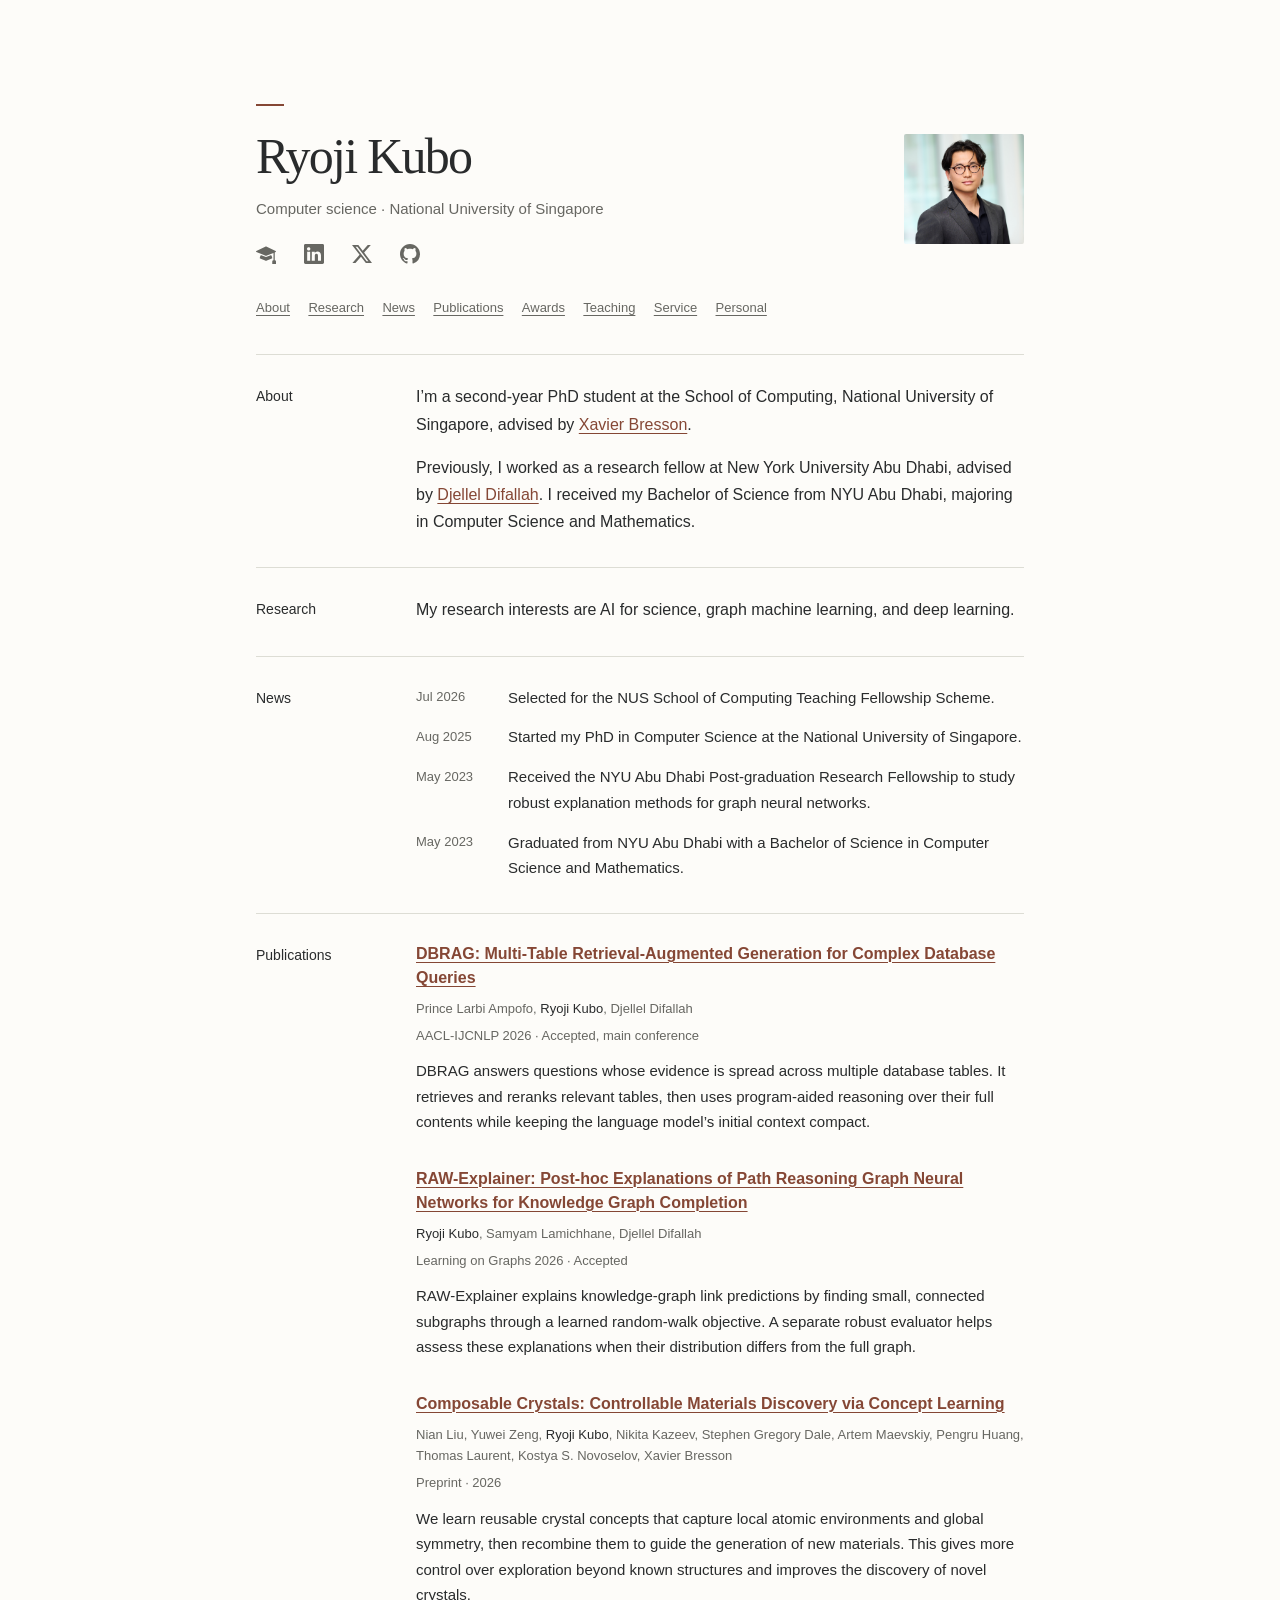
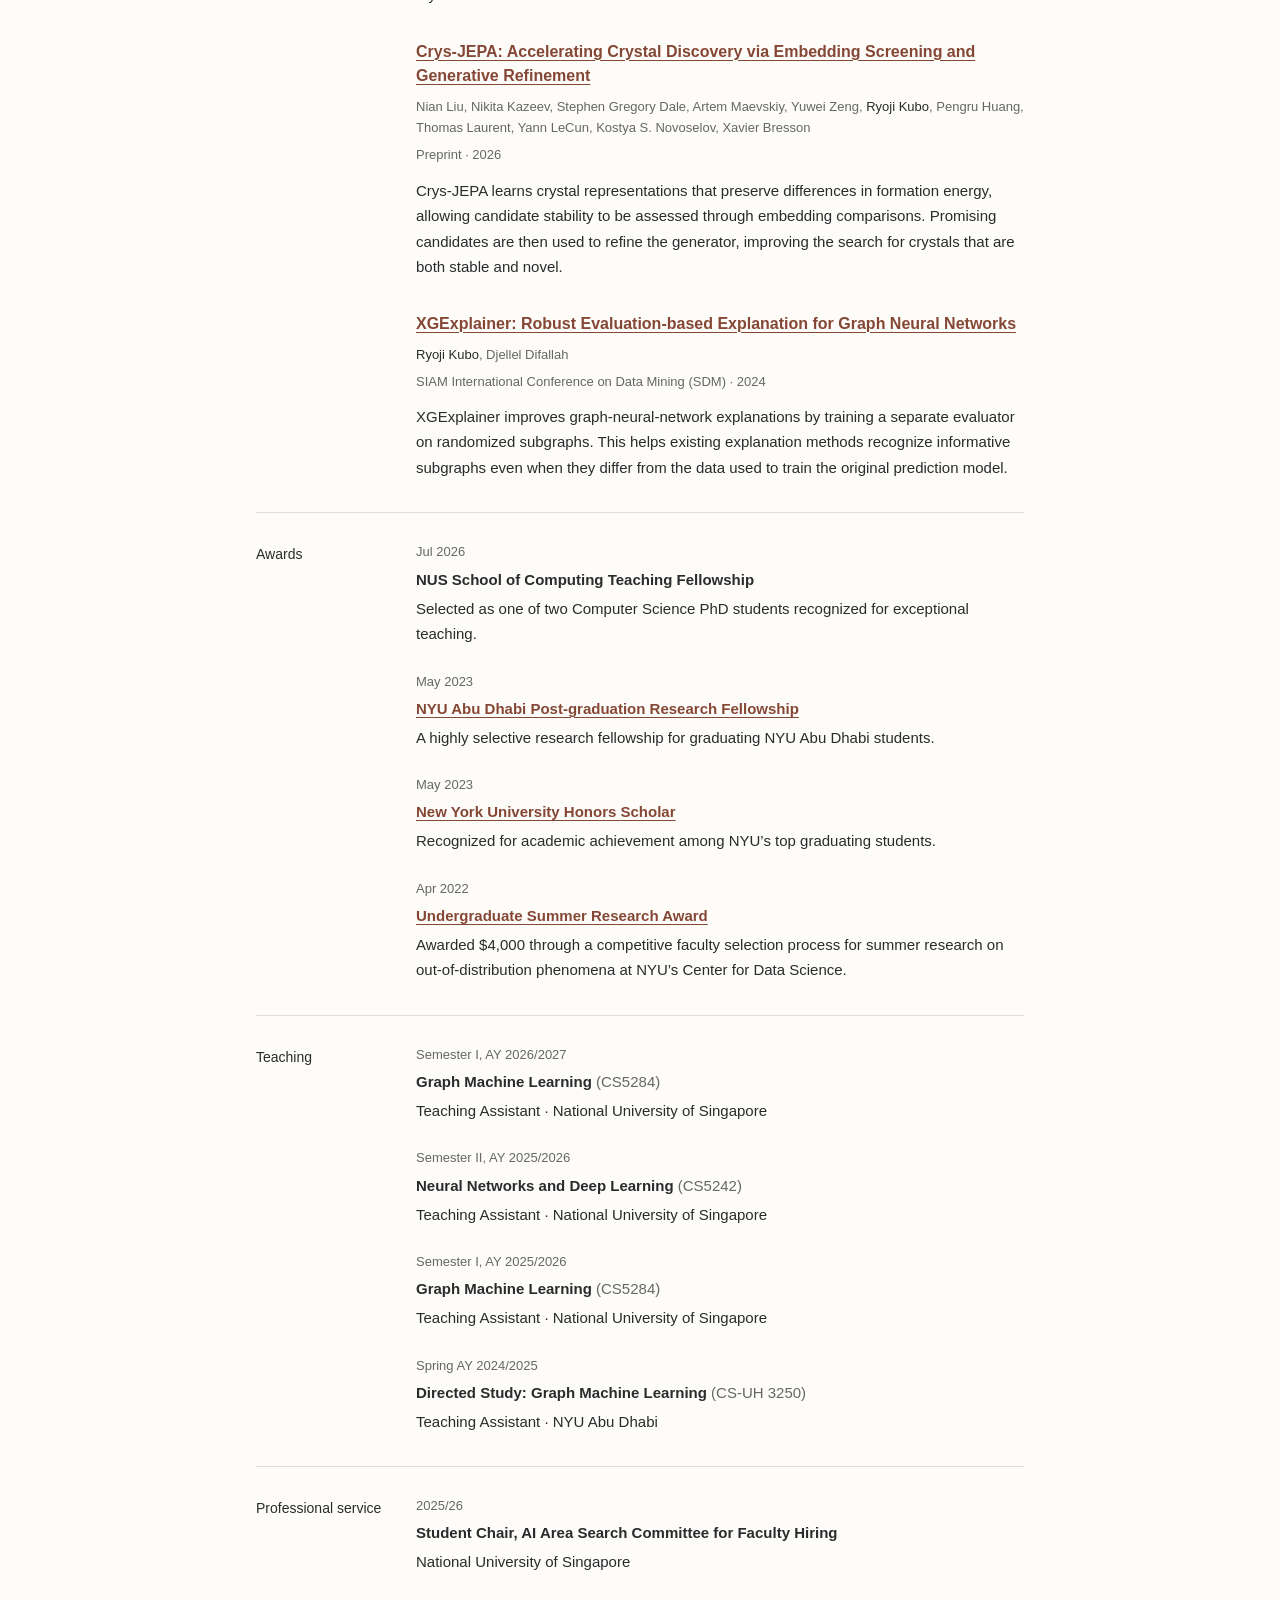
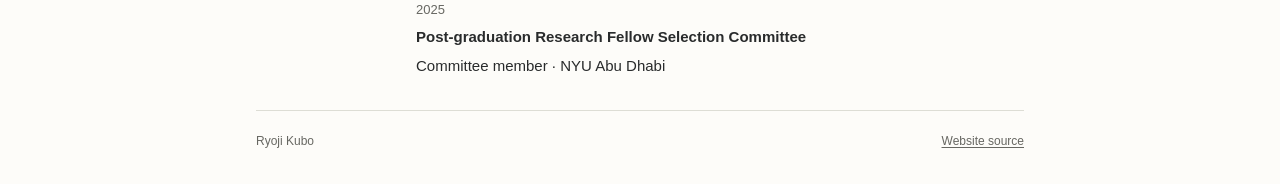
==== site/index.html @ 79253e3f "Website build" ====
<!doctype html>
<html lang="en">
  <head>
    <meta charset="utf-8">
    <meta name="viewport" content="width=device-width, initial-scale=1">
    <meta name="description" content="Ryoji Kubo is a PhD student in computer science at the National University of Singapore, interested in AI for science, graph machine learning, and deep learning.">
    <meta name="color-scheme" content="light">
    <title>Ryoji Kubo</title>
    <link rel="icon" href="assets/favicon.svg" type="image/svg+xml">
    <link rel="stylesheet" href="styles.css">
  </head>
  <body>
    <a class="skip-link" href="#main">Skip to content</a>

    <div class="page">
      <header class="intro">
        <div class="name-block">
          <h1>Ryoji Kubo</h1>
        </div>
        <img class="portrait" src="assets/ryoji-head.jpg" alt="Portrait of Ryoji Kubo" width="2686" height="2476" decoding="async">
        <p class="role">Computer science · National University of Singapore</p>
        <ul class="profile-links" aria-label="Profiles">
          <li>
            <a href="https://scholar.google.com/citations?user=Fsk1zIEAAAAJ&amp;hl=en" aria-label="Google Scholar" title="Google Scholar">
              <svg viewBox="0 0 16 16" aria-hidden="true" focusable="false"><use href="assets/profile-icons.svg#scholar"></use></svg>
            </a>
          </li>
          <li>
            <a href="https://www.linkedin.com/in/ryoji-kubo-6b327b194/" aria-label="LinkedIn" title="LinkedIn">
              <svg viewBox="0 0 16 16" aria-hidden="true" focusable="false"><use href="assets/profile-icons.svg#linkedin"></use></svg>
            </a>
          </li>
          <li>
            <a href="https://x.com/KuboRyoji" aria-label="X" title="X">
              <svg viewBox="0 0 16 16" aria-hidden="true" focusable="false"><use href="assets/profile-icons.svg#x"></use></svg>
            </a>
          </li>
          <li>
            <a href="https://github.com/ryoji-kubo" aria-label="GitHub" title="GitHub">
              <svg viewBox="0 0 16 16" aria-hidden="true" focusable="false"><use href="assets/profile-icons.svg#github"></use></svg>
            </a>
          </li>
        </ul>
        <nav aria-label="Site navigation">
          <a href="#about">About</a>
          <a href="#research">Research</a>
          <a href="#news">News</a>
          <a href="#publications">Publications</a>
          <a href="#awards">Awards</a>
          <a href="#teaching">Teaching</a>
          <a href="#service">Service</a>
          <a href="personal.html">Personal</a>
        </nav>
      </header>

      <main id="main" tabindex="-1">
        <section class="section" id="about" aria-labelledby="about-heading">
          <h2 id="about-heading">About</h2>
          <div class="section-body">
            <!-- Review the year of study at the start of each academic year. -->
            <p>
              I’m a second-year PhD student at the School of Computing,
              National University of Singapore, advised by
              <a href="https://sg.linkedin.com/in/xavier-bresson-738585b">Xavier Bresson</a>.
            </p>
            <p>
              Previously, I worked as a research fellow at New York University
              Abu Dhabi, advised by <a href="https://djelleldifallah.com/">Djellel Difallah</a>.
              I received my Bachelor of
              Science from NYU Abu Dhabi, majoring in Computer Science and
              Mathematics.
            </p>
          </div>
        </section>

        <section class="section" id="research" aria-labelledby="research-heading">
          <h2 id="research-heading">Research</h2>
          <div class="section-body">
            <p>
              My research interests are AI for science, graph machine learning,
              and deep learning.
            </p>
          </div>
        </section>

        <section class="section" id="news" aria-labelledby="news-heading">
          <h2 id="news-heading">News</h2>
          <div class="section-body">
            <ul class="news-list">
              <li>
                <time datetime="2026-07">Jul 2026</time>
                <p>Selected for the NUS School of Computing Teaching Fellowship Scheme.</p>
              </li>
              <li>
                <time datetime="2025-08">Aug 2025</time>
                <p>Started my PhD in Computer Science at the National University of Singapore.</p>
              </li>
              <li>
                <time datetime="2023-05">May 2023</time>
                <p>Received the NYU Abu Dhabi Post-graduation Research Fellowship to study robust explanation methods for graph neural networks.</p>
              </li>
              <li>
                <time datetime="2023-05">May 2023</time>
                <p>Graduated from NYU Abu Dhabi with a Bachelor of Science in Computer Science and Mathematics.</p>
              </li>
            </ul>
          </div>
        </section>

        <section class="section" id="publications" aria-labelledby="publications-heading">
          <h2 id="publications-heading">Publications</h2>
          <div class="section-body">
            <ul class="publications">
              <li>
                <article>
                  <h3><a href="https://arxiv.org/abs/2610.07622">DBRAG: Multi-Table Retrieval-Augmented Generation for Complex Database Queries</a></h3>
                  <p class="publication-authors">Prince Larbi Ampofo, <span class="author-self">Ryoji Kubo</span>, Djellel Difallah</p>
                  <p class="publication-venue">AACL-IJCNLP 2026 · Accepted, main conference</p>
                  <p class="publication-summary">
                    DBRAG answers questions whose evidence is spread across multiple
                    database tables. It retrieves and reranks relevant tables, then
                    uses program-aided reasoning over their full contents while
                    keeping the language model’s initial context compact.
                  </p>
                </article>
              </li>
              <li>
                <article>
                  <h3><a href="https://arxiv.org/abs/2506.12558">RAW-Explainer: Post-hoc Explanations of Path Reasoning Graph Neural Networks for Knowledge Graph Completion</a></h3>
                  <p class="publication-authors"><span class="author-self">Ryoji Kubo</span>, Samyam Lamichhane, Djellel Difallah</p>
                  <p class="publication-venue">Learning on Graphs 2026 · Accepted</p>
                  <p class="publication-summary">
                    RAW-Explainer explains knowledge-graph link predictions by
                    finding small, connected subgraphs through a learned random-walk
                    objective. A separate robust evaluator helps assess these
                    explanations when their distribution differs from the full graph.
                  </p>
                </article>
              </li>
              <li>
                <article>
                  <h3><a href="https://arxiv.org/abs/2605.14769">Composable Crystals: Controllable Materials Discovery via Concept Learning</a></h3>
                  <p class="publication-authors">Nian Liu, Yuwei Zeng, <span class="author-self">Ryoji Kubo</span>, Nikita Kazeev, Stephen Gregory Dale, Artem Maevskiy, Pengru Huang, Thomas Laurent, Kostya S. Novoselov, Xavier Bresson</p>
                  <p class="publication-venue">Preprint · 2026</p>
                  <p class="publication-summary">
                    We learn reusable crystal concepts that capture local atomic
                    environments and global symmetry, then recombine them to guide
                    the generation of new materials. This gives more control over
                    exploration beyond known structures and improves the discovery
                    of novel crystals.
                  </p>
                </article>
              </li>
              <li>
                <article>
                  <h3><a href="https://arxiv.org/abs/2605.14759">Crys-JEPA: Accelerating Crystal Discovery via Embedding Screening and Generative Refinement</a></h3>
                  <p class="publication-authors">Nian Liu, Nikita Kazeev, Stephen Gregory Dale, Artem Maevskiy, Yuwei Zeng, <span class="author-self">Ryoji Kubo</span>, Pengru Huang, Thomas Laurent, Yann LeCun, Kostya S. Novoselov, Xavier Bresson</p>
                  <p class="publication-venue">Preprint · 2026</p>
                  <p class="publication-summary">
                    Crys-JEPA learns crystal representations that preserve differences
                    in formation energy, allowing candidate stability to be assessed
                    through embedding comparisons. Promising candidates are then
                    used to refine the generator, improving the search for crystals
                    that are both stable and novel.
                  </p>
                </article>
              </li>
              <li>
                <article>
                  <h3><a href="https://epubs.siam.org/doi/abs/10.1137/1.9781611978032.8">XGExplainer: Robust Evaluation-based Explanation for Graph Neural Networks</a></h3>
                  <p class="publication-authors"><span class="author-self">Ryoji Kubo</span>, Djellel Difallah</p>
                  <p class="publication-venue">SIAM International Conference on Data Mining (SDM) · 2024</p>
                  <p class="publication-summary">
                    XGExplainer improves graph-neural-network explanations by
                    training a separate evaluator on randomized subgraphs. This
                    helps existing explanation methods recognize informative
                    subgraphs even when they differ from the data used to train
                    the original prediction model.
                  </p>
                </article>
              </li>
            </ul>
          </div>
        </section>

        <section class="section" id="awards" aria-labelledby="awards-heading">
          <h2 id="awards-heading">Awards</h2>
          <div class="section-body">
            <ul class="record-list">
              <li>
                <p class="record-meta"><time datetime="2026-07">Jul 2026</time></p>
                <h3>NUS School of Computing Teaching Fellowship</h3>
                <p>Selected as one of two Computer Science PhD students recognized for exceptional teaching.</p>
              </li>
              <li>
                <p class="record-meta"><time datetime="2023-05">May 2023</time></p>
                <h3><a href="https://nyuad.nyu.edu/en/academics/undergraduate/undergraduate-research/tamayyuz-research-fellowship/2023-2024-research-fellowship-recipients.html">NYU Abu Dhabi Post-graduation Research Fellowship</a></h3>
                <p>A highly selective research fellowship for graduating NYU Abu Dhabi students.</p>
              </li>
              <li>
                <p class="record-meta"><time datetime="2023-05">May 2023</time></p>
                <h3><a href="https://www.nyu.edu/students/student-information-and-resources/registration-records-and-graduation/graduation-and-diplomas/graduation-honors.html">New York University Honors Scholar</a></h3>
                <p>Recognized for academic achievement among NYU’s top graduating students.</p>
              </li>
              <li>
                <p class="record-meta"><time datetime="2022-04">Apr 2022</time></p>
                <h3><a href="https://nyuad.nyu.edu/en/academics/undergraduate/undergraduate-research/summer-research.html">Undergraduate Summer Research Award</a></h3>
                <p>Awarded $4,000 through a competitive faculty selection process for summer research on out-of-distribution phenomena at NYU’s Center for Data Science.</p>
              </li>
            </ul>
          </div>
        </section>

        <section class="section" id="teaching" aria-labelledby="teaching-heading">
          <h2 id="teaching-heading">Teaching</h2>
          <div class="section-body">
            <!-- Semester/year labels follow Ryoji’s records; do not infer academic-year ranges. -->
            <ul class="record-list">
              <li>
                <p class="record-meta">Semester I, AY 2026/2027</p>
                <h3>Graph Machine Learning <span class="course-code">(CS5284)</span></h3>
                <p>Teaching Assistant · National University of Singapore</p>
              </li>
              <li>
                <p class="record-meta">Semester II, AY 2025/2026</p>
                <h3>Neural Networks and Deep Learning <span class="course-code">(CS5242)</span></h3>
                <p>Teaching Assistant · National University of Singapore</p>
              </li>
              <li>
                <p class="record-meta">Semester I, AY 2025/2026</p>
                <h3>Graph Machine Learning <span class="course-code">(CS5284)</span></h3>
                <p>Teaching Assistant · National University of Singapore</p>
              </li>
              <li>
                <p class="record-meta">Spring AY 2024/2025</p>
                <h3>Directed Study: Graph Machine Learning <span class="course-code">(CS-UH 3250)</span></h3>
                <p>Teaching Assistant · NYU Abu Dhabi</p>
              </li>
            </ul>
          </div>
        </section>

        <section class="section" id="service" aria-labelledby="service-heading">
          <h2 id="service-heading">Professional service</h2>
          <div class="section-body">
            <ul class="record-list">
              <li>
                <p class="record-meta">2025/26</p>
                <h3>Student Chair, AI Area Search Committee for Faculty Hiring</h3>
                <p>National University of Singapore</p>
              </li>
              <li>
                <p class="record-meta"><time datetime="2025">2025</time></p>
                <h3>Post-graduation Research Fellow Selection Committee</h3>
                <p>Committee member · NYU Abu Dhabi</p>
              </li>
            </ul>
          </div>
        </section>

      </main>

      <footer>
        <span>Ryoji Kubo</span>
        <a href="https://github.com/ryoji-kubo/ryoji-kubo.github.io">Website source</a>
      </footer>
    </div>
  </body>
</html>
---- site/styles.css ----
/* Keep visual decisions here. The page uses local system fonts only. */
:root {
  color-scheme: light;
  --paper: #fdfcf9;
  --ink: #292b2c;
  --muted: #676762;
  --accent: #854735;
  --rule: #ddddd5;
  --body-font: -apple-system, BlinkMacSystemFont, "Segoe UI", sans-serif;
  --heading-font: "Iowan Old Style", "Palatino Linotype", "Book Antiqua", Palatino, Georgia, serif;
}

* {
  box-sizing: border-box;
}

html {
  background: var(--paper);
  color: var(--ink);
  font-family: var(--body-font);
  font-size: 100%;
  line-height: 1.7;
  -webkit-text-size-adjust: 100%;
}

body {
  margin: 0;
}

::selection {
  background: #ede0d7;
}

a {
  color: var(--accent);
  text-decoration-thickness: 1px;
  text-underline-offset: 0.2em;
}

a:hover {
  text-decoration-thickness: 2px;
}

a:focus-visible {
  outline: 2px solid var(--accent);
  outline-offset: 5px;
  border-radius: 1px;
}

.skip-link {
  position: absolute;
  top: 1rem;
  left: 1rem;
  padding: 0.35rem 0.75rem;
  background: var(--paper);
  transform: translateY(-200%);
}

.skip-link:focus {
  transform: translateY(0);
}

.page {
  width: min(100% - 3rem, 48rem);
  margin: 0 auto;
  padding: 6.5rem 0 2rem;
}

.intro {
  display: grid;
  grid-template-columns: minmax(0, 1fr) 7.5rem;
  column-gap: 2rem;
  padding-bottom: 2rem;
}

.name-block {
  grid-column: 1;
}

.portrait {
  grid-column: 2;
  grid-row: 1 / span 3;
  align-self: center;
  display: block;
  width: 100%;
  height: auto;
  border-radius: 2px;
}

.name-block::before {
  content: "";
  display: block;
  width: 1.75rem;
  height: 2px;
  margin-bottom: 1.25rem;
  background: var(--accent);
}

h1 {
  margin: 0;
  font-family: var(--heading-font);
  font-size: clamp(2.5rem, 5vw, 3.125rem);
  font-weight: 400;
  letter-spacing: -0.035em;
  line-height: 1.2;
}

.role {
  grid-column: 1;
  margin: 0.65rem 0 0;
  color: var(--muted);
  font-size: 0.9375rem;
}

nav {
  grid-column: 1 / -1;
  display: flex;
  flex-wrap: wrap;
  gap: 0.3rem 1.15rem;
  margin-top: 1.25rem;
  font-size: 0.8125rem;
}

nav a {
  padding: 0.2rem 0;
  color: var(--muted);
}

nav a[aria-current="page"] {
  color: var(--ink);
  font-weight: 600;
}

.intro.intro--text {
  grid-template-columns: minmax(0, 1fr);
}

.section {
  display: grid;
  grid-template-columns: 8.5rem minmax(0, 1fr);
  gap: 1.5rem;
  border-top: 1px solid var(--rule);
  padding: 1.75rem 0 2rem;
  scroll-margin-top: 2rem;
}

h2 {
  margin: 0;
  font-size: 0.875rem;
  font-weight: 500;
  line-height: 1.95;
}

.section-body {
  min-width: 0;
  overflow-wrap: break-word;
}

.section-body p {
  margin: 0 0 1rem;
}

.section-body > :last-child {
  margin-bottom: 0;
}

.news-list,
.record-list {
  display: grid;
  margin: 0;
  padding: 0;
  list-style: none;
  font-size: 0.9375rem;
}

.news-list {
  gap: 0.9rem;
}

.news-list li {
  display: grid;
  grid-template-columns: 4.75rem minmax(0, 1fr);
  gap: 1rem;
}

.news-list time {
  padding-top: 0.1rem;
  color: var(--muted);
  font-size: 0.8125rem;
  font-variant-numeric: tabular-nums;
}

.news-list p,
.record-list p {
  margin: 0;
}

.record-list {
  gap: 1.5rem;
}

.record-list h3 {
  margin: 0 0 0.25rem;
  font-size: 0.9375rem;
  font-weight: 600;
  line-height: 1.6;
}

.record-list .record-meta {
  margin-bottom: 0.25rem;
  color: var(--muted);
  font-size: 0.8125rem;
  font-variant-numeric: tabular-nums;
}

.course-code {
  color: var(--muted);
  font-weight: 400;
  white-space: nowrap;
}

.publications {
  display: grid;
  gap: 2rem;
  margin: 0;
  padding: 0;
  list-style: none;
}

.publications h3 {
  margin: 0 0 0.5rem;
  font-size: 1rem;
  font-weight: 600;
  line-height: 1.5;
}

.section-body .publication-authors,
.section-body .publication-venue {
  margin-bottom: 0.35rem;
  color: var(--muted);
  font-size: 0.8125rem;
  line-height: 1.65;
}

.author-self {
  color: var(--ink);
  font-weight: 500;
}

.section-body .publication-summary {
  margin: 0.75rem 0 0;
  font-size: 0.9375rem;
}

.profile-links {
  grid-column: 1;
  display: flex;
  flex-wrap: wrap;
  gap: 0.25rem 0.5rem;
  margin: 0.75rem 0 0 -0.625rem;
  padding: 0;
  list-style: none;
}

.profile-links a {
  display: flex;
  align-items: center;
  justify-content: center;
  width: 2.5rem;
  height: 2.5rem;
  color: var(--muted);
}

.profile-links a:hover,
.profile-links a:focus-visible {
  color: var(--accent);
}

.profile-links svg {
  display: block;
  width: 1.25rem;
  height: 1.25rem;
  fill: currentColor;
}

footer {
  display: flex;
  flex-wrap: wrap;
  justify-content: space-between;
  gap: 0.5rem 1.5rem;
  border-top: 1px solid var(--rule);
  padding-top: 1.25rem;
  color: var(--muted);
  font-size: 0.75rem;
}

footer a {
  color: inherit;
}

@media (max-width: 40rem) {
  .page {
    padding-top: 3rem;
  }

  .intro {
    grid-template-columns: minmax(0, 1fr) 4.5rem;
    column-gap: 1rem;
    padding-bottom: 1.75rem;
  }

  .portrait {
    grid-row: 1;
    align-self: end;
  }

  .role,
  .profile-links,
  nav {
    grid-column: 1 / -1;
  }

  .section {
    grid-template-columns: minmax(0, 1fr);
    gap: 0.75rem;
    padding: 1.5rem 0 1.75rem;
  }

  .news-list li {
    grid-template-columns: minmax(0, 1fr);
    gap: 0.15rem;
  }
}

@media print {
  html {
    background: white;
    color: black;
    font-size: 11pt;
  }

  .page {
    width: 100%;
    padding: 0;
  }

  nav,
  .skip-link,
  footer {
    display: none;
  }

  a {
    color: inherit;
  }

  .publications article,
  .news-list li,
  .record-list li {
    break-inside: avoid;
  }
}
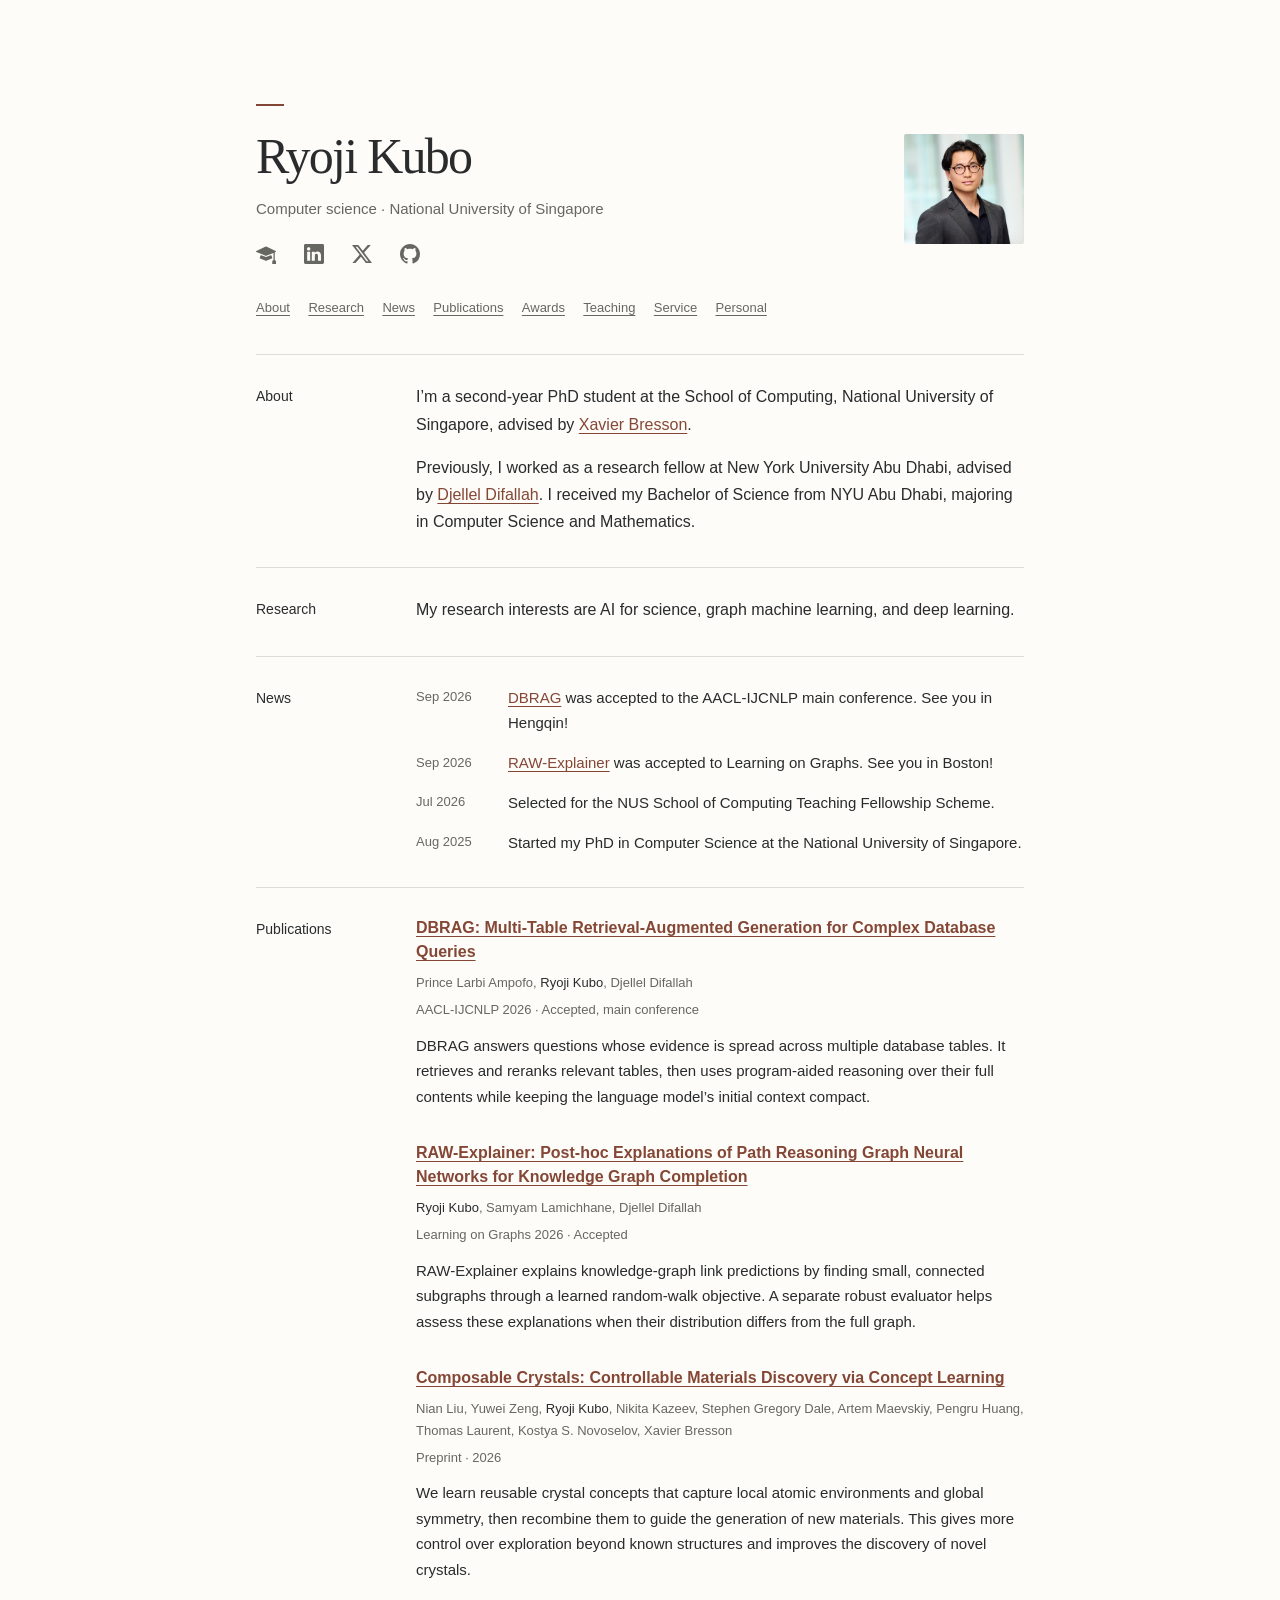
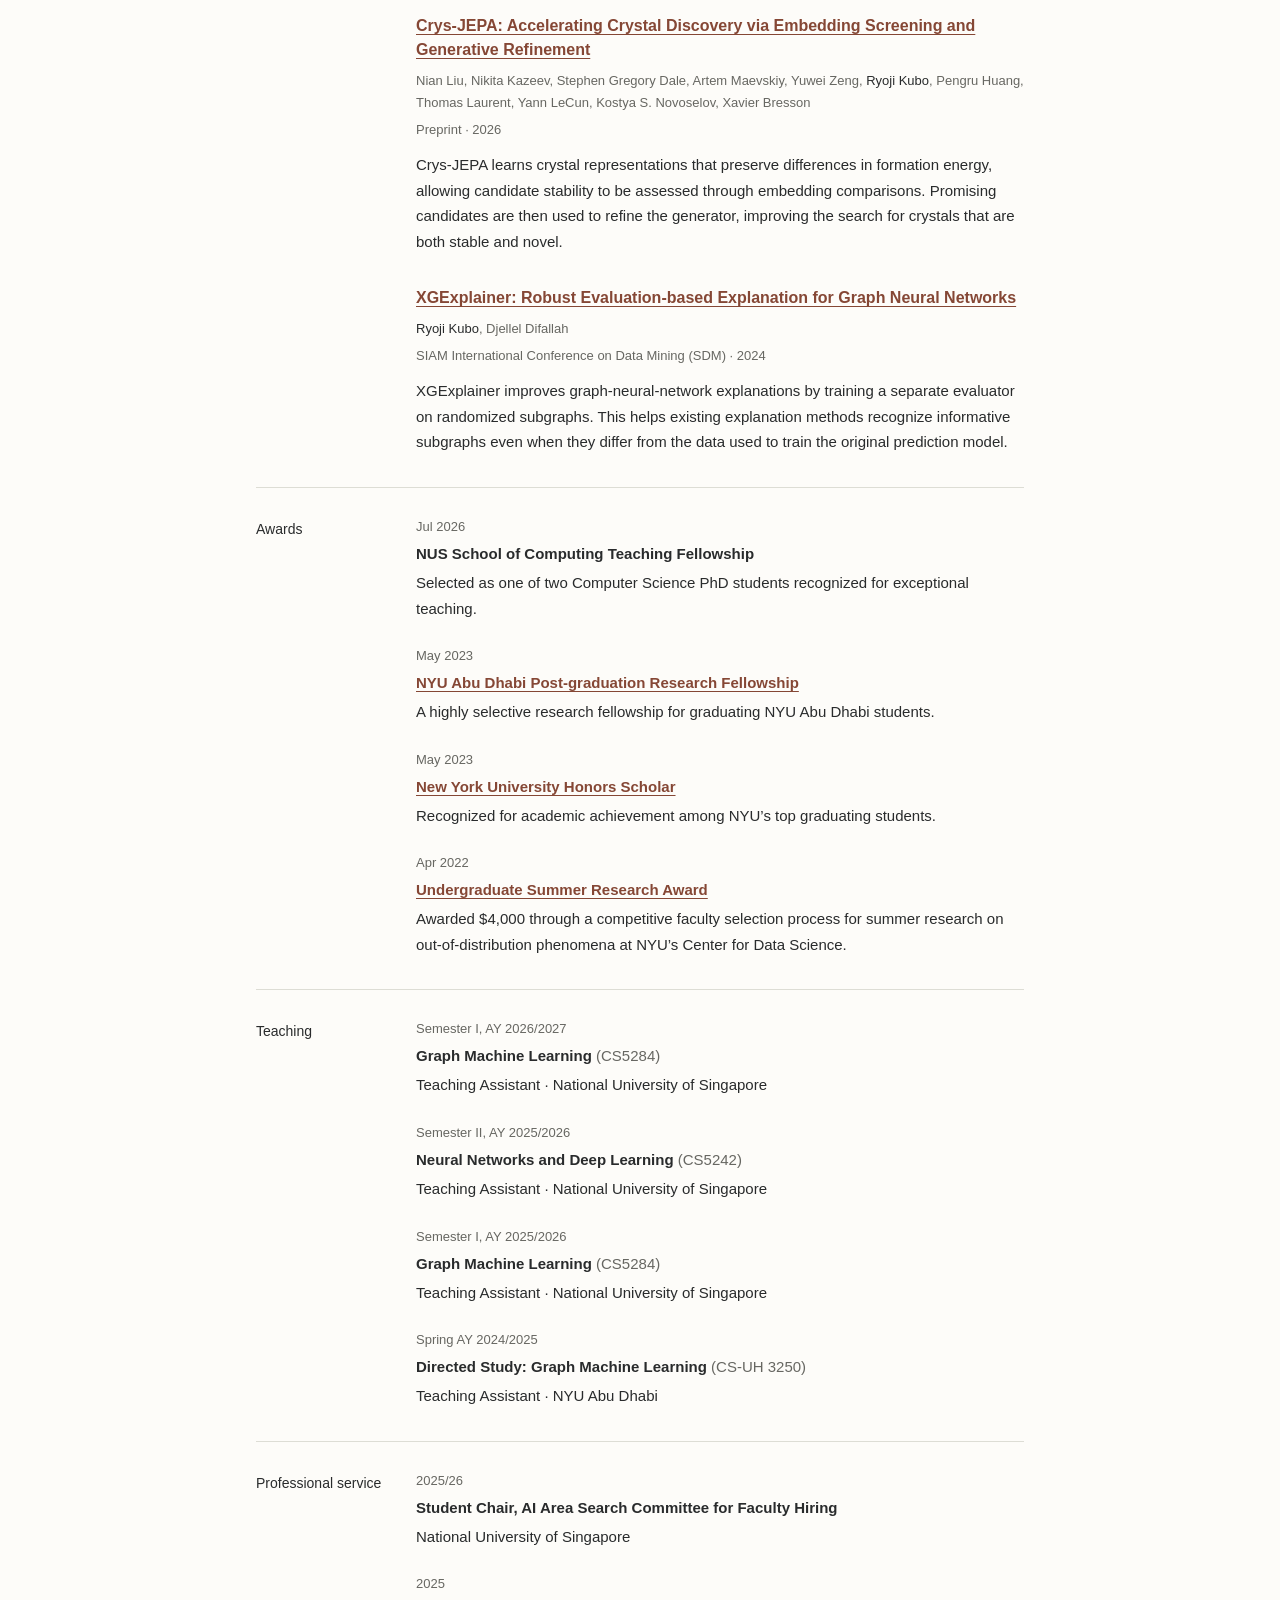
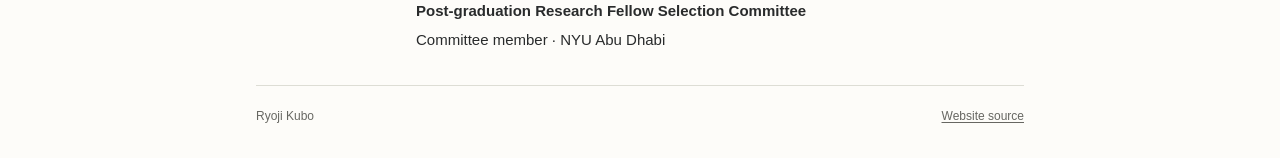
==== commit a1f172fb: "update" ====
--- a/site/index.html
+++ b/site/index.html
@@ -88,20 +88,20 @@
           <div class="section-body">
             <ul class="news-list">
               <li>
+                <time datetime="2026-09">Sep 2026</time>
+                <p><a href="https://arxiv.org/abs/2610.07622">DBRAG</a> was accepted to the AACL-IJCNLP main conference. See you in Hengqin!</p>
+              </li>
+              <li>
+                <time datetime="2026-09">Sep 2026</time>
+                <p><a href="https://arxiv.org/abs/2506.12558">RAW-Explainer</a> was accepted to Learning on Graphs. See you in Boston!</p>
+              </li>
+              <li>
                 <time datetime="2026-07">Jul 2026</time>
                 <p>Selected for the NUS School of Computing Teaching Fellowship Scheme.</p>
               </li>
               <li>
                 <time datetime="2025-08">Aug 2025</time>
                 <p>Started my PhD in Computer Science at the National University of Singapore.</p>
-              </li>
-              <li>
-                <time datetime="2023-05">May 2023</time>
-                <p>Received the NYU Abu Dhabi Post-graduation Research Fellowship to study robust explanation methods for graph neural networks.</p>
-              </li>
-              <li>
-                <time datetime="2023-05">May 2023</time>
-                <p>Graduated from NYU Abu Dhabi with a Bachelor of Science in Computer Science and Mathematics.</p>
               </li>
             </ul>
           </div>
--- a/site/styles.css
+++ b/site/styles.css
@@ -6,6 +6,7 @@
   --muted: #676762;
   --accent: #854735;
   --rule: #ddddd5;
+  --map-land: #e5e3dc;
   --body-font: -apple-system, BlinkMacSystemFont, "Segoe UI", sans-serif;
   --heading-font: "Iowan Old Style", "Palatino Linotype", "Book Antiqua", Palatino, Georgia, serif;
 }
@@ -283,6 +284,107 @@
   fill: currentColor;
 }
 
+.places-figure {
+  grid-column: 1 / -1;
+  min-width: 0;
+  margin: 0;
+}
+
+.places-map {
+  display: block;
+  width: 100%;
+  height: auto;
+  margin: 0 0 1.5rem;
+  overflow: visible;
+}
+
+.map-land {
+  fill: var(--map-land);
+}
+
+.map-place {
+  color: var(--muted);
+}
+
+.map-leader {
+  fill: none;
+  stroke: currentColor;
+  stroke-width: 0.8;
+  vector-effect: non-scaling-stroke;
+}
+
+.map-dot {
+  fill: currentColor;
+}
+
+.map-label {
+  fill: var(--ink);
+  stroke: var(--paper);
+  stroke-width: 5;
+  paint-order: stroke;
+  font-family: var(--body-font);
+  font-size: 18px;
+  font-weight: 500;
+  text-anchor: middle;
+  dominant-baseline: central;
+}
+
+.map-place--current {
+  color: var(--accent);
+}
+
+.map-place--current .map-label {
+  fill: currentColor;
+}
+
+.map-current-ring {
+  fill: none;
+  stroke: currentColor;
+  stroke-width: 1.5;
+  vector-effect: non-scaling-stroke;
+}
+
+.places-list {
+  display: grid;
+  grid-template-columns: repeat(3, minmax(0, 1fr));
+  gap: 1rem 1.5rem;
+  margin: 0;
+  padding: 0;
+  list-style: none;
+  font-size: 0.9375rem;
+}
+
+.places-list li {
+  display: flex;
+  align-items: baseline;
+  gap: 0.75rem;
+  min-width: 0;
+}
+
+.place-number {
+  flex: 0 0 1.25rem;
+  color: var(--muted);
+  font-size: 0.75rem;
+  text-align: center;
+}
+
+.place-region {
+  display: block;
+  color: var(--muted);
+  font-size: 0.8125rem;
+}
+
+.place-current .place-number {
+  outline: 1px solid var(--accent);
+  border-radius: 50%;
+}
+
+.place-current,
+.place-current .place-number,
+.place-current .place-region {
+  color: var(--accent);
+}
+
 footer {
   display: flex;
   flex-wrap: wrap;
@@ -330,6 +432,24 @@
     grid-template-columns: minmax(0, 1fr);
     gap: 0.15rem;
   }
+
+  .map-label {
+    font-size: 36px;
+    stroke-width: 8;
+  }
+
+  .map-dot {
+    r: 4px;
+  }
+
+  .places-list {
+    grid-template-columns: repeat(2, minmax(0, 1fr));
+    column-gap: 0.75rem;
+  }
+
+  .places-list li {
+    gap: 0.4rem;
+  }
 }
 
 @media print {
@@ -359,4 +479,8 @@
   .record-list li {
     break-inside: avoid;
   }
-}
+
+  .places-figure {
+    break-inside: avoid;
+  }
+}
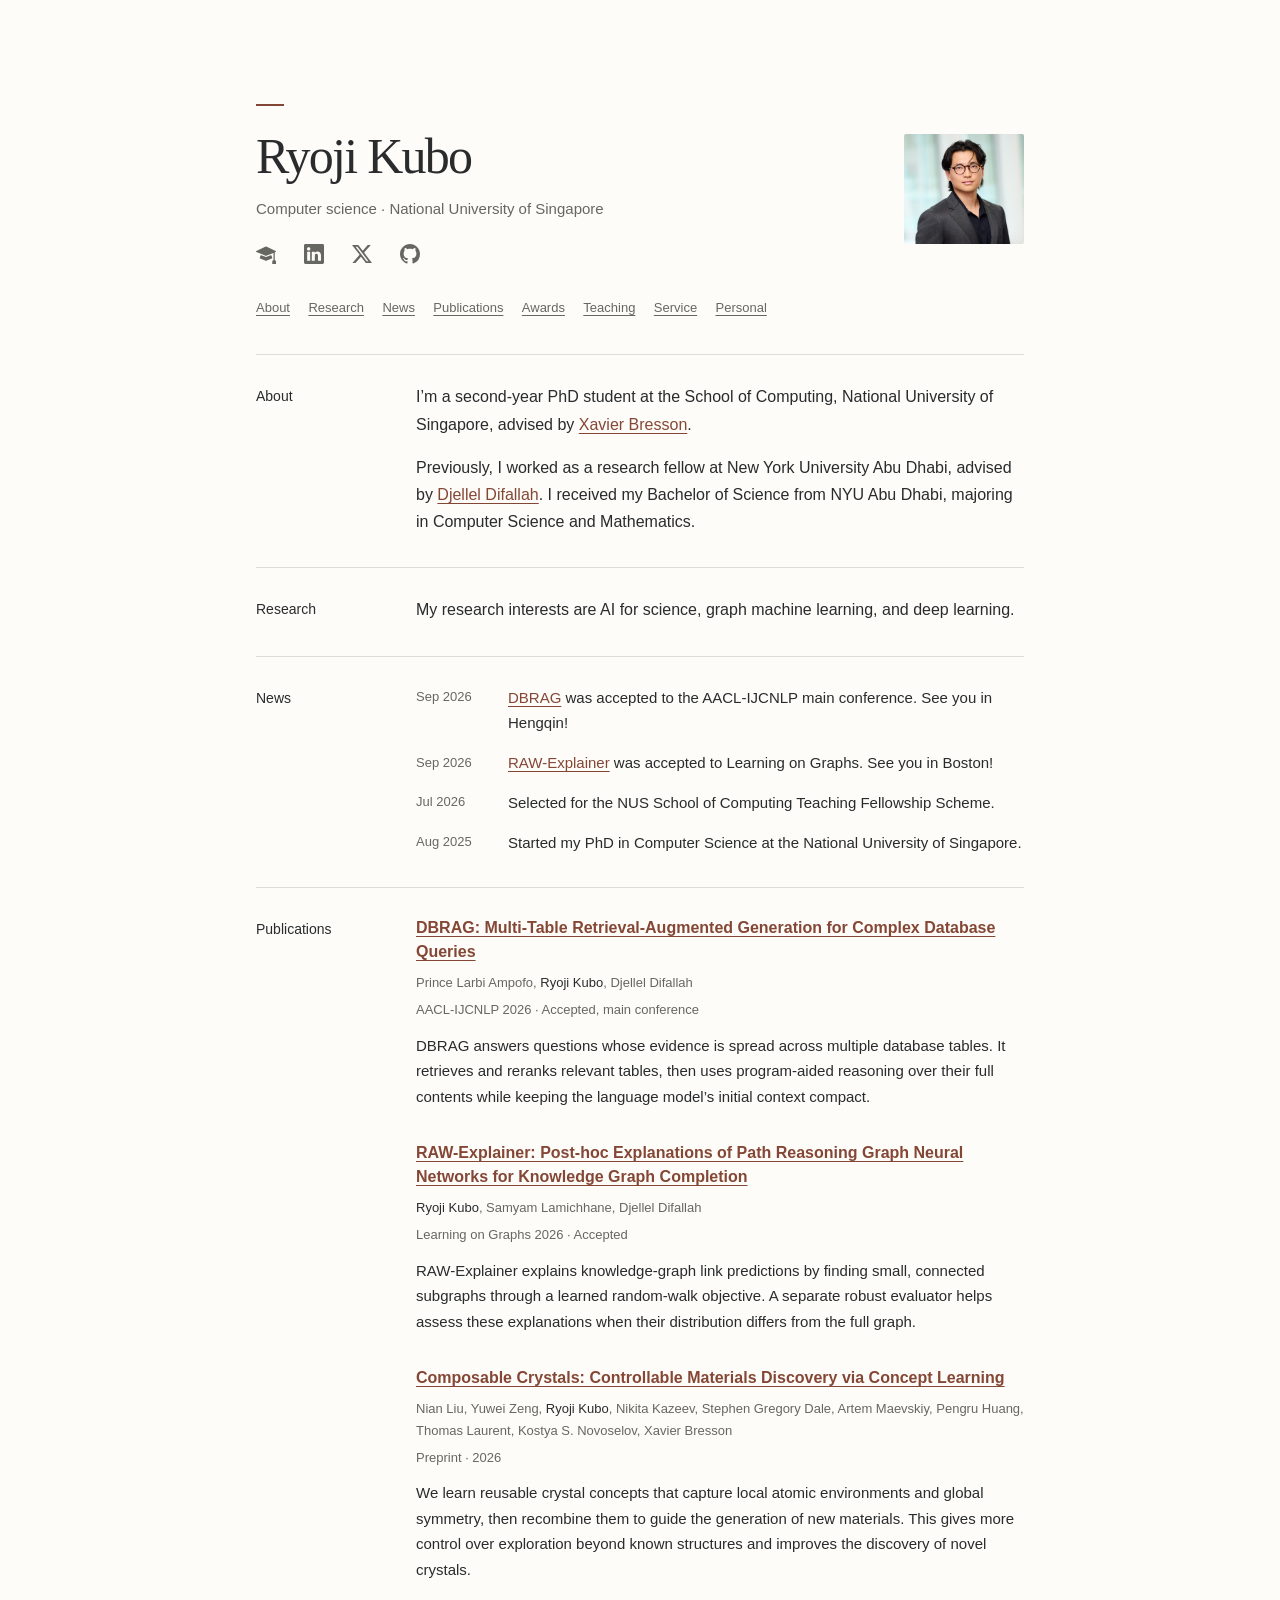
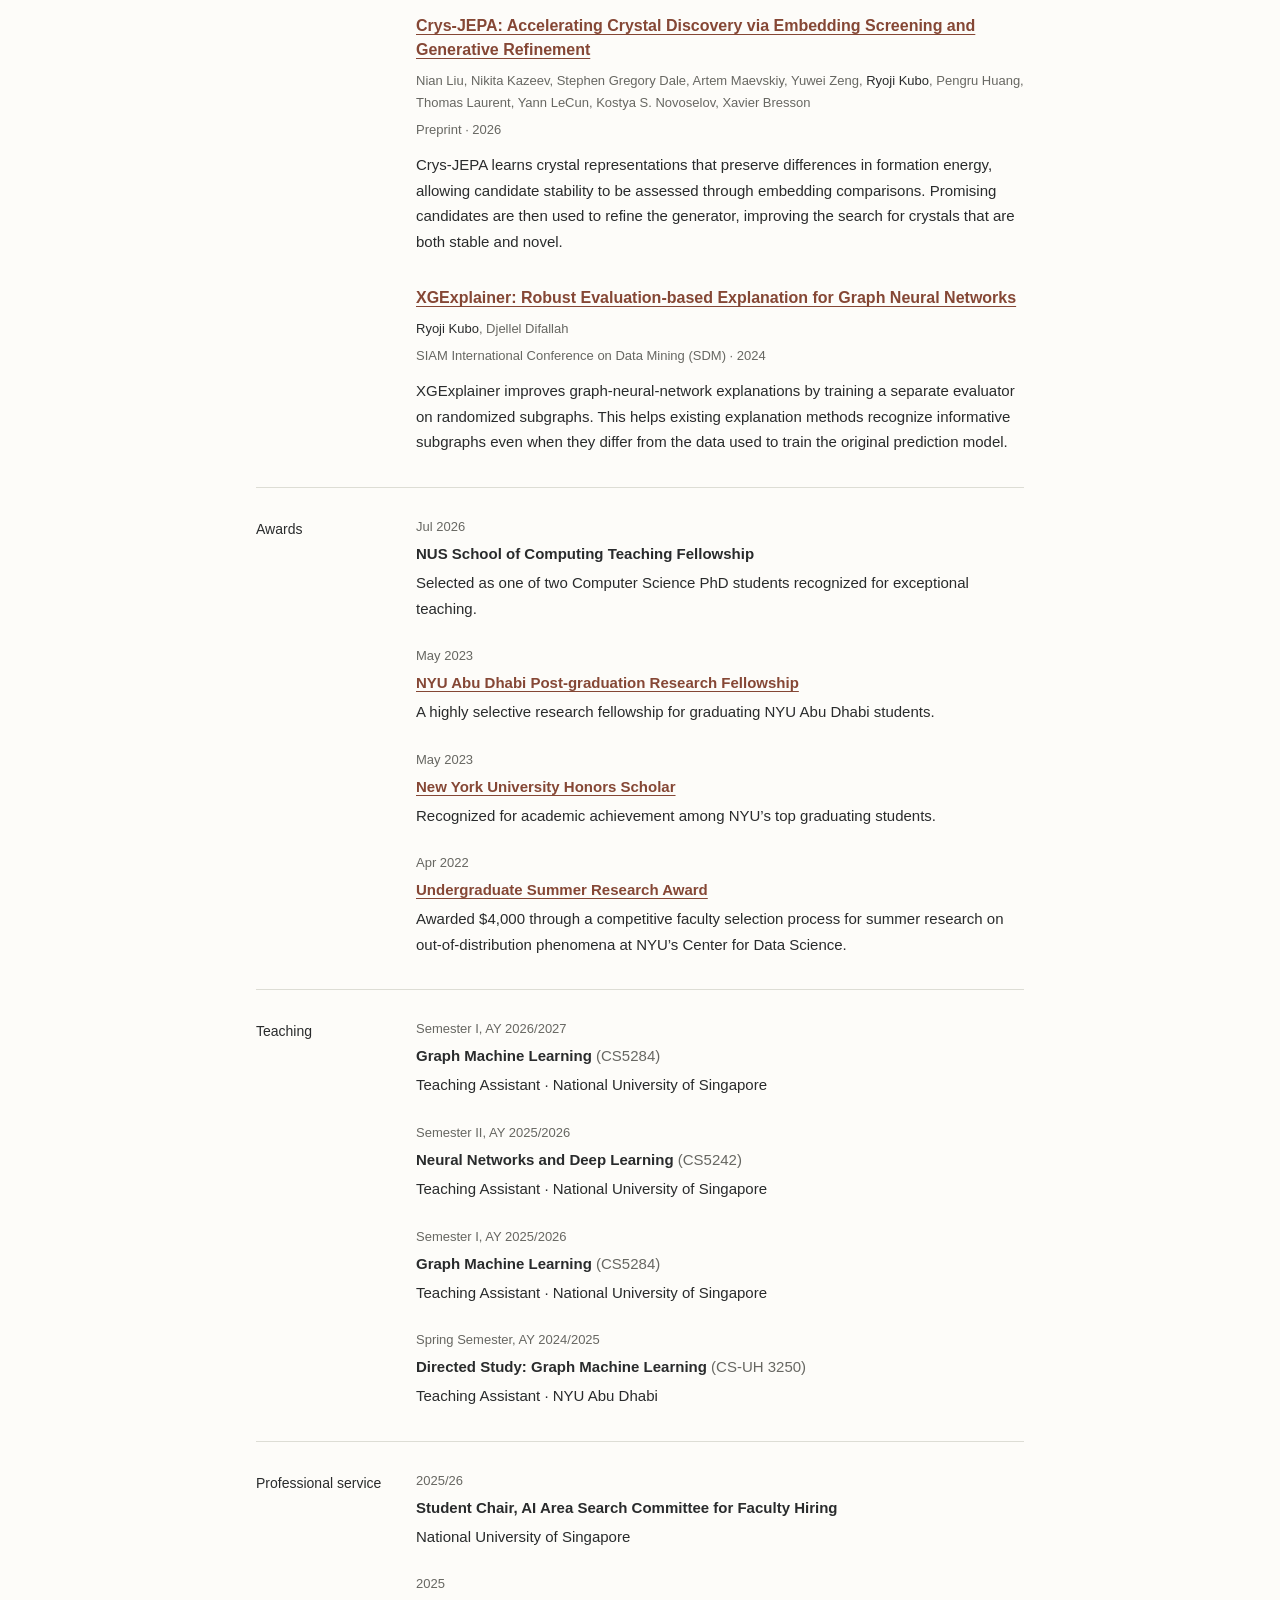
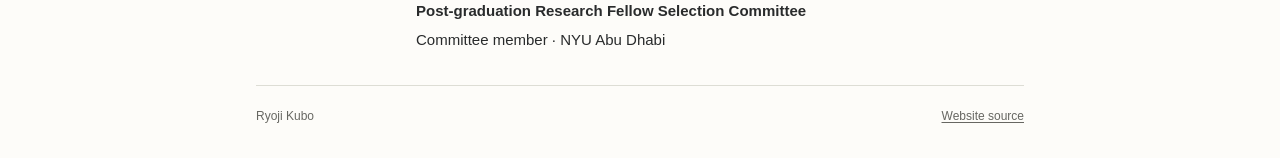
==== commit 6d980561: "minor fix" ====
--- a/site/index.html
+++ b/site/index.html
@@ -232,7 +232,7 @@
                 <p>Teaching Assistant · National University of Singapore</p>
               </li>
               <li>
-                <p class="record-meta">Spring AY 2024/2025</p>
+                <p class="record-meta">Spring Semester, AY 2024/2025</p>
                 <h3>Directed Study: Graph Machine Learning <span class="course-code">(CS-UH 3250)</span></h3>
                 <p>Teaching Assistant · NYU Abu Dhabi</p>
               </li>
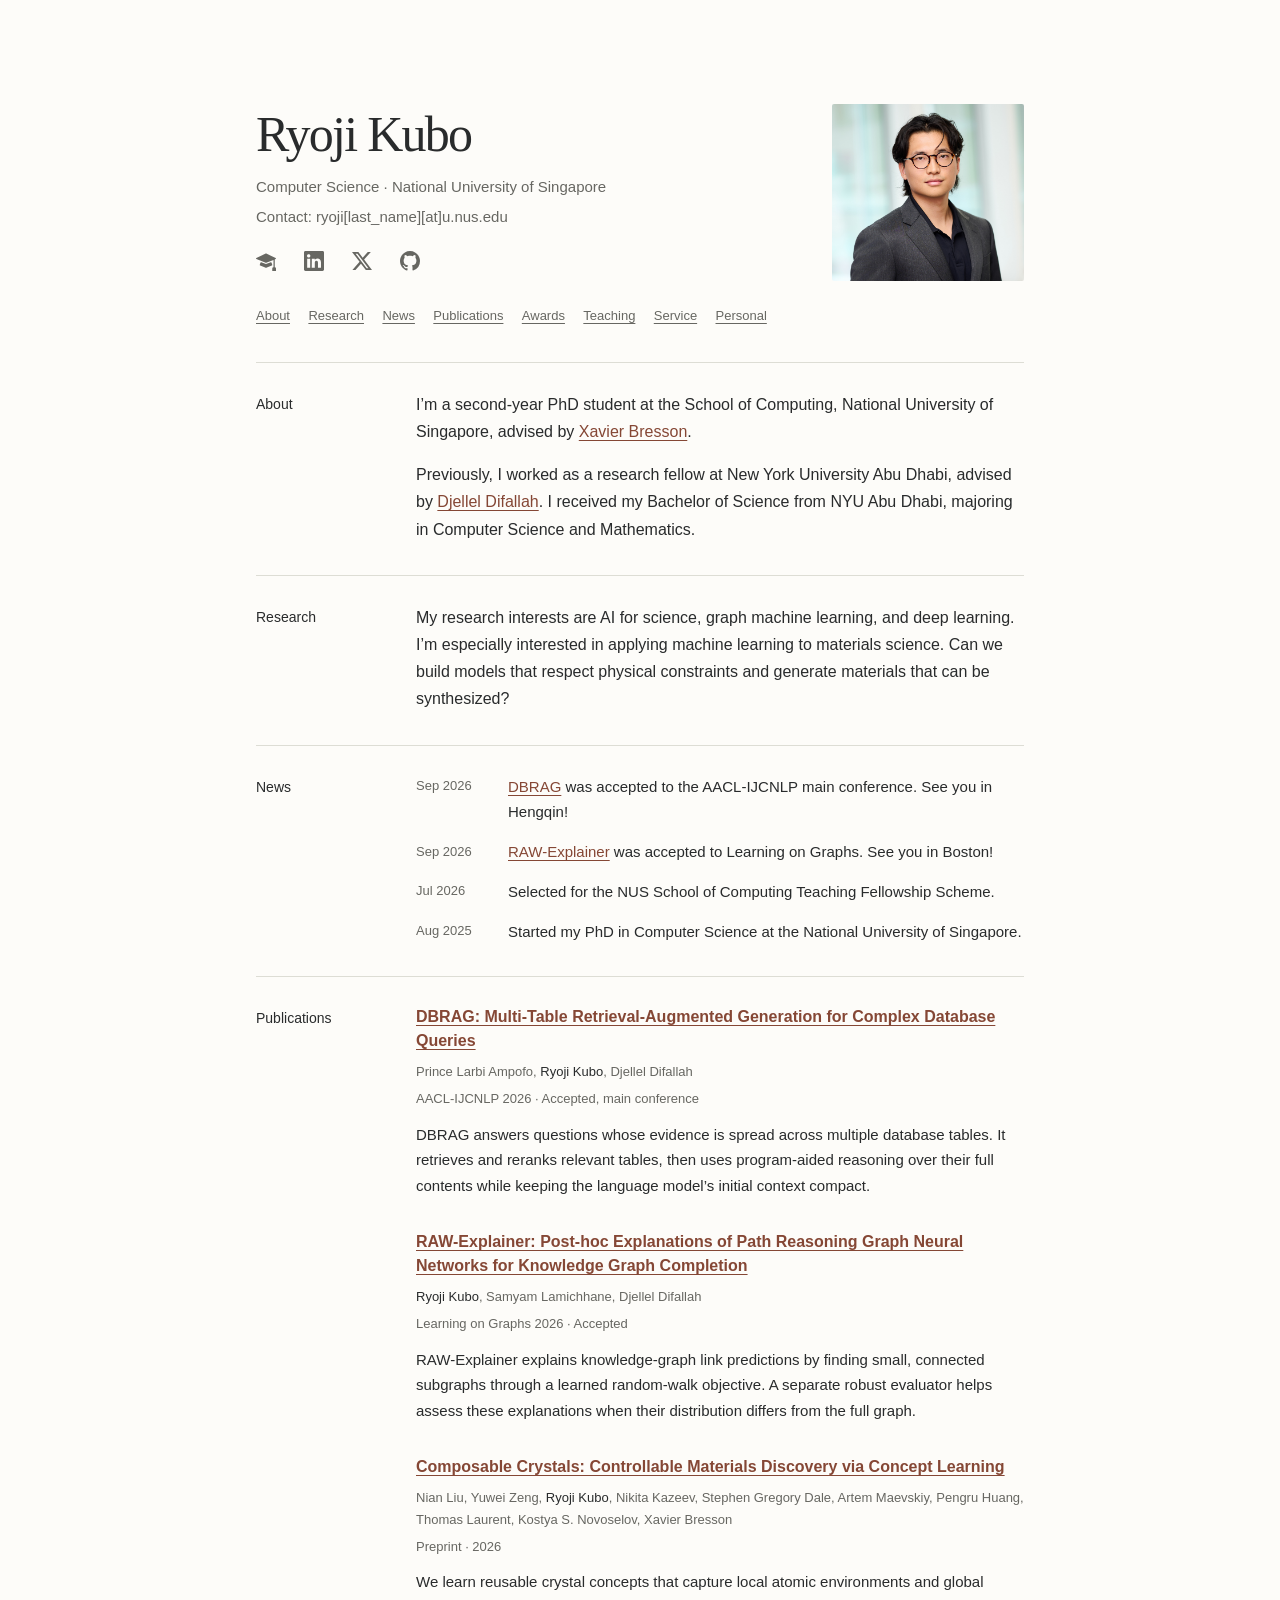
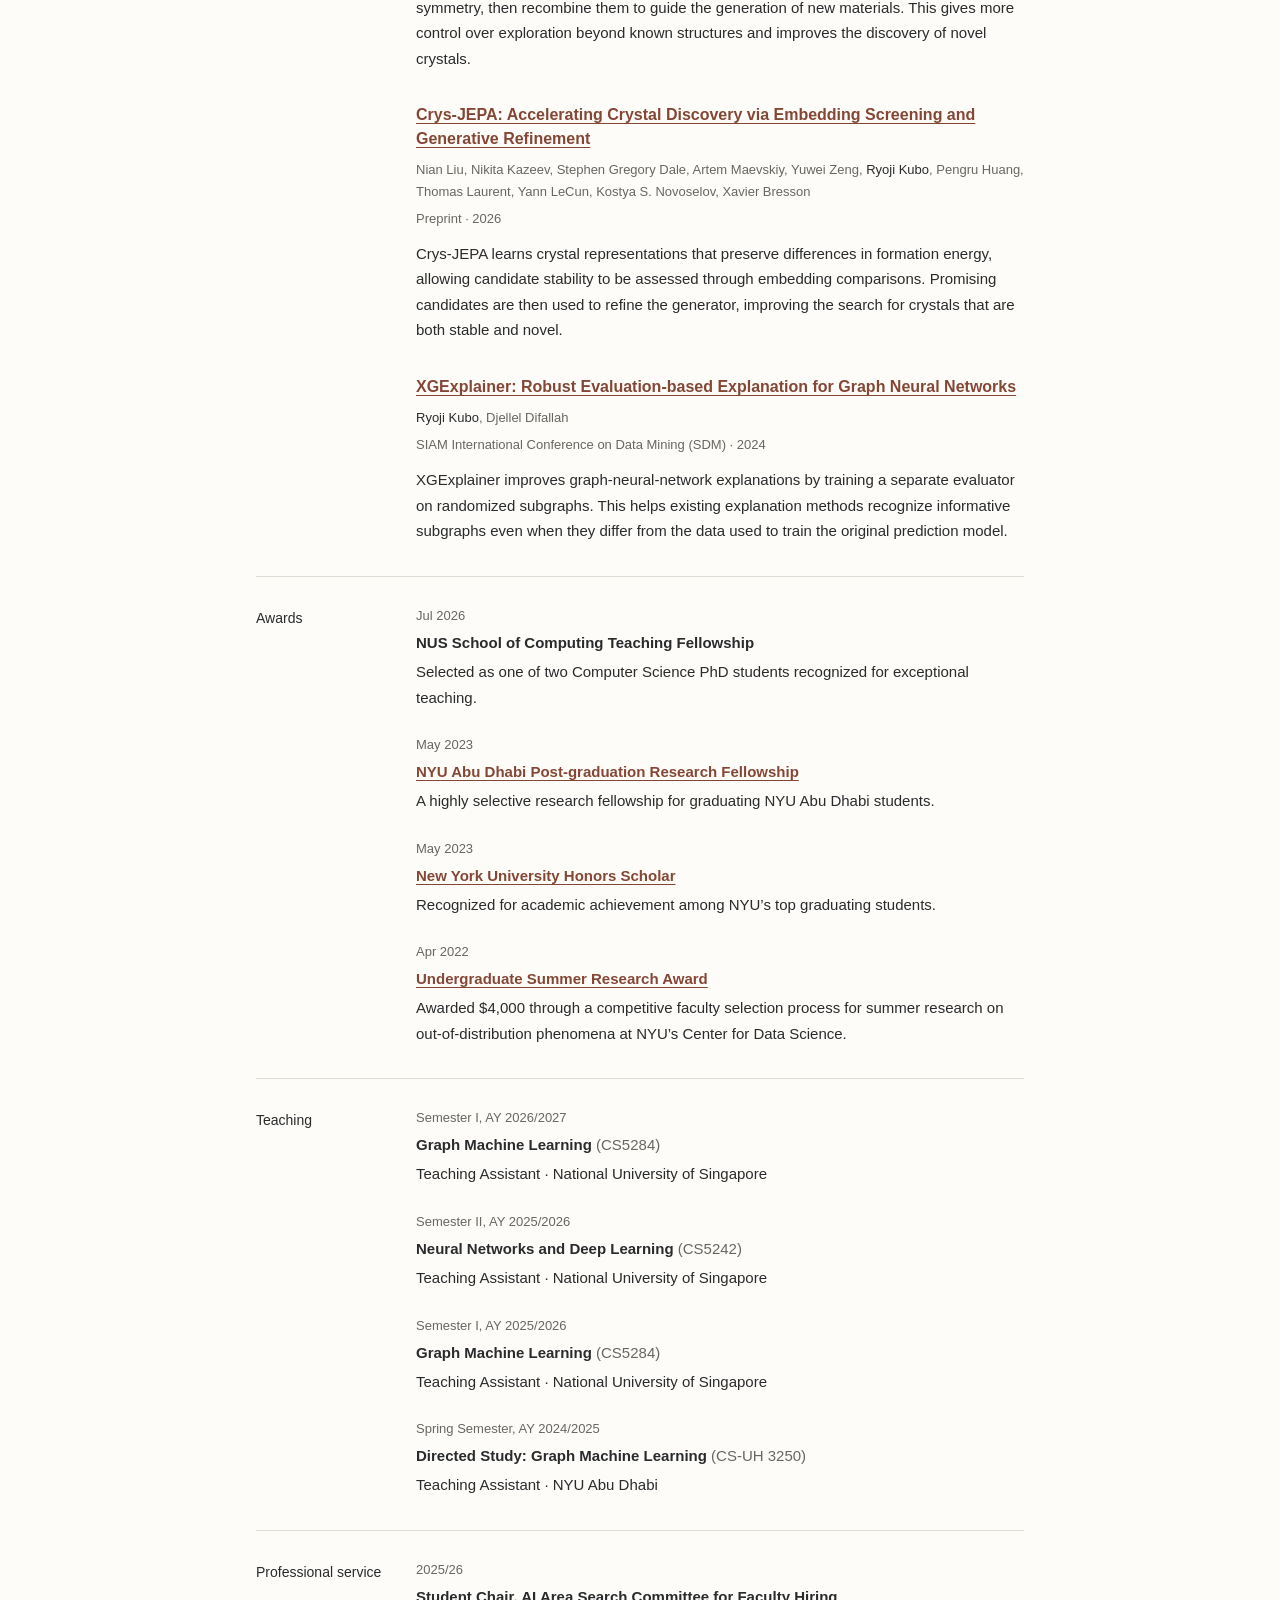
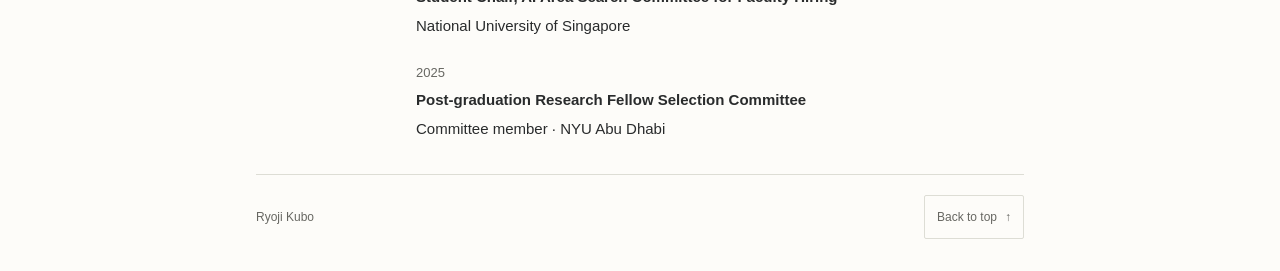
==== commit 294f1433: "update" ====
--- a/site/index.html
+++ b/site/index.html
@@ -12,13 +12,16 @@
   <body>
     <a class="skip-link" href="#main">Skip to content</a>
 
-    <div class="page">
+    <div class="page" id="top" tabindex="-1">
       <header class="intro">
         <div class="name-block">
           <h1>Ryoji Kubo</h1>
         </div>
         <img class="portrait" src="assets/ryoji-head.jpg" alt="Portrait of Ryoji Kubo" width="2686" height="2476" decoding="async">
-        <p class="role">Computer science · National University of Singapore</p>
+        <p class="role">
+          Computer Science · National University of Singapore
+          <span class="contact">Contact: ryoji[last_name][at]u.nus.edu</span>
+        </p>
         <ul class="profile-links" aria-label="Profiles">
           <li>
             <a href="https://scholar.google.com/citations?user=Fsk1zIEAAAAJ&amp;hl=en" aria-label="Google Scholar" title="Google Scholar">
@@ -78,7 +81,9 @@
           <div class="section-body">
             <p>
               My research interests are AI for science, graph machine learning,
-              and deep learning.
+              and deep learning. I’m especially interested in applying machine learning
+              to materials science. Can we build models that respect physical constraints
+              and generate materials that can be synthesized?
             </p>
           </div>
         </section>
@@ -262,7 +267,7 @@
 
       <footer>
         <span>Ryoji Kubo</span>
-        <a href="https://github.com/ryoji-kubo/ryoji-kubo.github.io">Website source</a>
+        <a class="back-to-top" href="#top">Back to top <span aria-hidden="true">↑</span></a>
       </footer>
     </div>
   </body>
--- a/site/styles.css
+++ b/site/styles.css
@@ -69,7 +69,7 @@
 
 .intro {
   display: grid;
-  grid-template-columns: minmax(0, 1fr) 7.5rem;
+  grid-template-columns: minmax(0, 1fr) 12rem;
   column-gap: 2rem;
   padding-bottom: 2rem;
 }
@@ -88,15 +88,6 @@
   border-radius: 2px;
 }
 
-.name-block::before {
-  content: "";
-  display: block;
-  width: 1.75rem;
-  height: 2px;
-  margin-bottom: 1.25rem;
-  background: var(--accent);
-}
-
 h1 {
   margin: 0;
   font-family: var(--heading-font);
@@ -111,6 +102,12 @@
   margin: 0.65rem 0 0;
   color: var(--muted);
   font-size: 0.9375rem;
+}
+
+.contact {
+  display: block;
+  margin-top: 0.25rem;
+  overflow-wrap: anywhere;
 }
 
 nav {
@@ -317,11 +314,15 @@
   fill: currentColor;
 }
 
+.map-label-circle {
+  fill: var(--paper);
+  stroke: currentColor;
+  stroke-width: 1.2;
+  vector-effect: non-scaling-stroke;
+}
+
 .map-label {
-  fill: var(--ink);
-  stroke: var(--paper);
-  stroke-width: 5;
-  paint-order: stroke;
+  fill: currentColor;
   font-family: var(--body-font);
   font-size: 18px;
   font-weight: 500;
@@ -333,12 +334,16 @@
   color: var(--accent);
 }
 
+.map-place--current .map-label-circle {
+  fill: currentColor;
+}
+
 .map-place--current .map-label {
-  fill: currentColor;
+  fill: var(--paper);
 }
 
 .map-current-ring {
-  fill: none;
+  fill: var(--paper);
   stroke: currentColor;
   stroke-width: 1.5;
   vector-effect: non-scaling-stroke;
@@ -375,18 +380,21 @@
 }
 
 .place-current .place-number {
-  outline: 1px solid var(--accent);
+  height: 1.25rem;
+  line-height: 1.25rem;
+  background: var(--accent);
+  color: var(--paper);
   border-radius: 50%;
 }
 
 .place-current,
-.place-current .place-number,
 .place-current .place-region {
   color: var(--accent);
 }
 
 footer {
   display: flex;
+  align-items: center;
   flex-wrap: wrap;
   justify-content: space-between;
   gap: 0.5rem 1.5rem;
@@ -400,13 +408,29 @@
   color: inherit;
 }
 
+.back-to-top {
+  display: inline-flex;
+  align-items: center;
+  gap: 0.5rem;
+  min-height: 2.75rem;
+  padding: 0.4rem 0.75rem;
+  border: 1px solid var(--rule);
+  border-radius: 2px;
+  text-decoration: none;
+}
+
+.back-to-top:hover {
+  color: var(--accent);
+  border-color: currentColor;
+}
+
 @media (max-width: 40rem) {
   .page {
     padding-top: 3rem;
   }
 
   .intro {
-    grid-template-columns: minmax(0, 1fr) 4.5rem;
+    grid-template-columns: minmax(0, 1fr) min(35%, 7.5rem);
     column-gap: 1rem;
     padding-bottom: 1.75rem;
   }
@@ -435,7 +459,10 @@
 
   .map-label {
     font-size: 36px;
-    stroke-width: 8;
+  }
+
+  .map-label-circle {
+    r: 26px;
   }
 
   .map-dot {
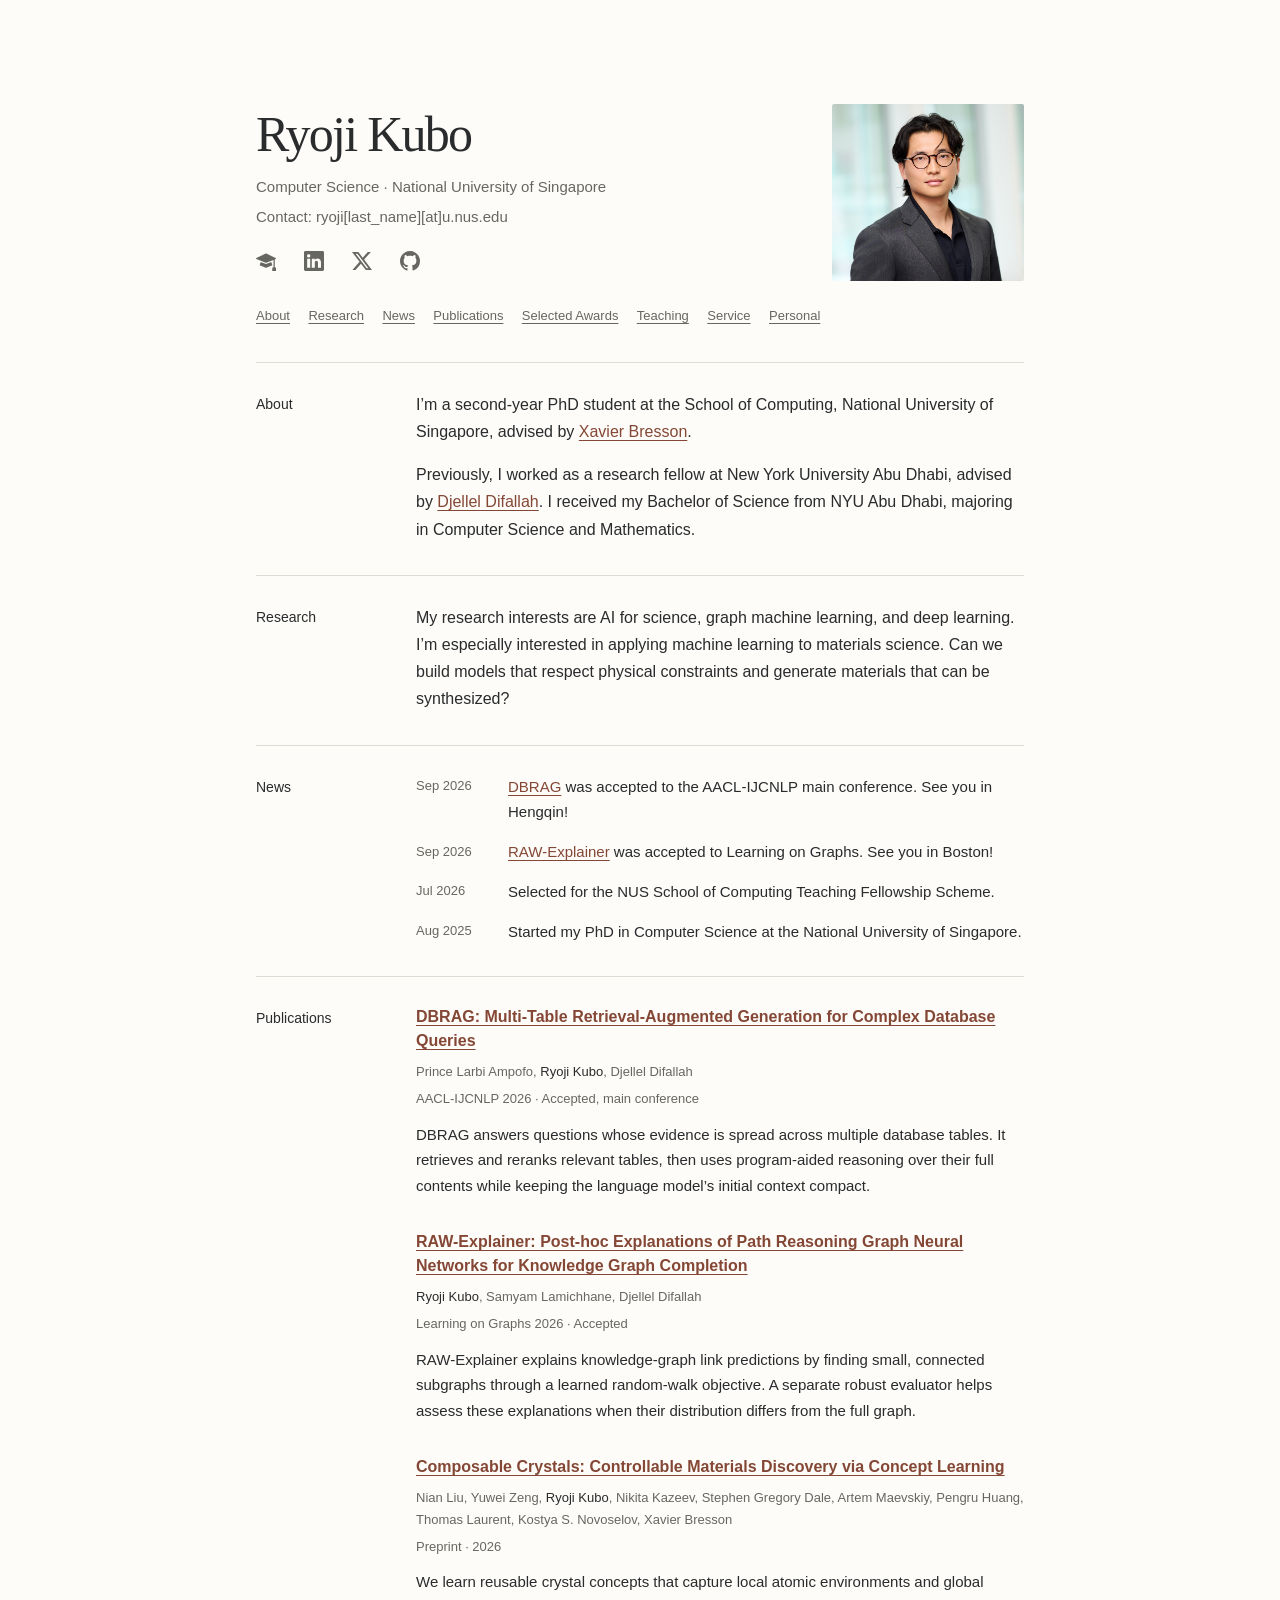
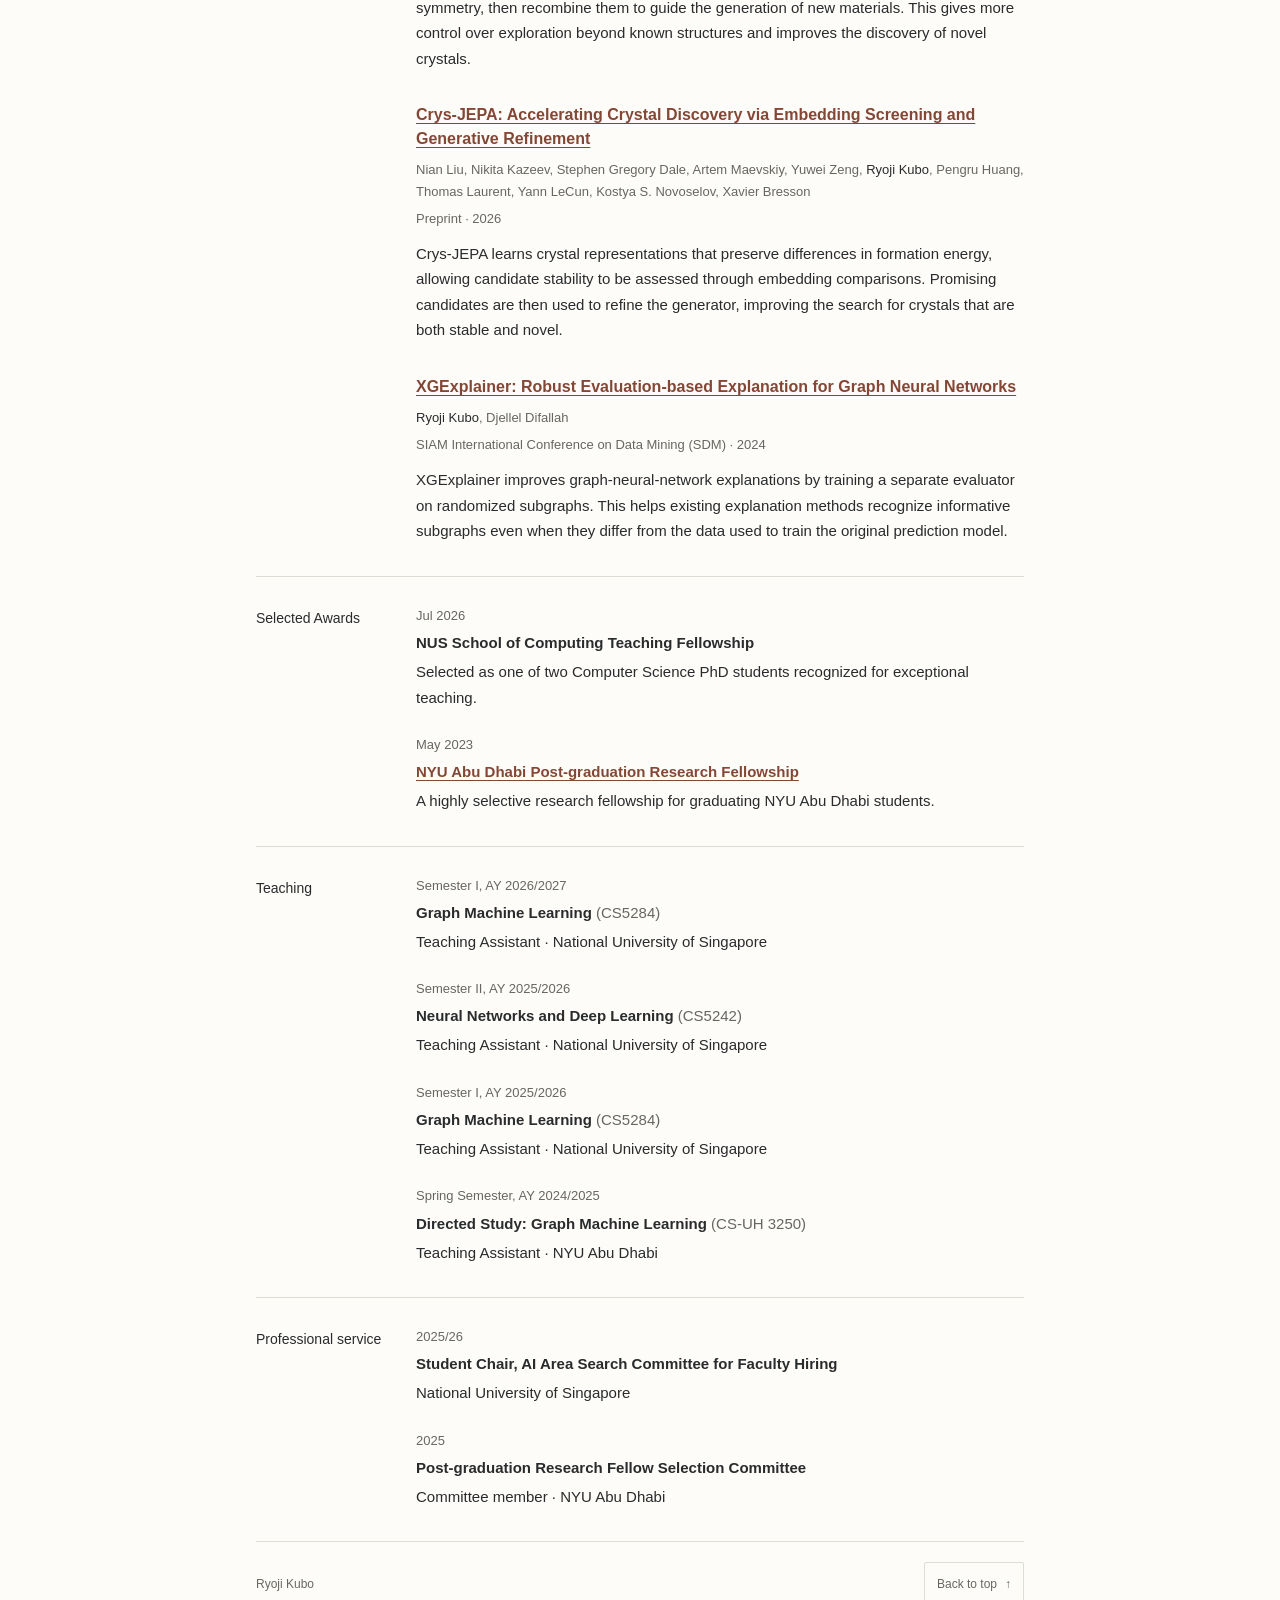
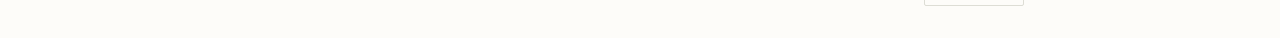
==== commit b141acfd: "award" ====
--- a/site/index.html
+++ b/site/index.html
@@ -49,7 +49,7 @@
           <a href="#research">Research</a>
           <a href="#news">News</a>
           <a href="#publications">Publications</a>
-          <a href="#awards">Awards</a>
+          <a href="#awards">Selected Awards</a>
           <a href="#teaching">Teaching</a>
           <a href="#service">Service</a>
           <a href="personal.html">Personal</a>
@@ -189,7 +189,7 @@
         </section>
 
         <section class="section" id="awards" aria-labelledby="awards-heading">
-          <h2 id="awards-heading">Awards</h2>
+          <h2 id="awards-heading">Selected Awards</h2>
           <div class="section-body">
             <ul class="record-list">
               <li>
@@ -201,16 +201,6 @@
                 <p class="record-meta"><time datetime="2023-05">May 2023</time></p>
                 <h3><a href="https://nyuad.nyu.edu/en/academics/undergraduate/undergraduate-research/tamayyuz-research-fellowship/2023-2024-research-fellowship-recipients.html">NYU Abu Dhabi Post-graduation Research Fellowship</a></h3>
                 <p>A highly selective research fellowship for graduating NYU Abu Dhabi students.</p>
-              </li>
-              <li>
-                <p class="record-meta"><time datetime="2023-05">May 2023</time></p>
-                <h3><a href="https://www.nyu.edu/students/student-information-and-resources/registration-records-and-graduation/graduation-and-diplomas/graduation-honors.html">New York University Honors Scholar</a></h3>
-                <p>Recognized for academic achievement among NYU’s top graduating students.</p>
-              </li>
-              <li>
-                <p class="record-meta"><time datetime="2022-04">Apr 2022</time></p>
-                <h3><a href="https://nyuad.nyu.edu/en/academics/undergraduate/undergraduate-research/summer-research.html">Undergraduate Summer Research Award</a></h3>
-                <p>Awarded $4,000 through a competitive faculty selection process for summer research on out-of-distribution phenomena at NYU’s Center for Data Science.</p>
               </li>
             </ul>
           </div>
